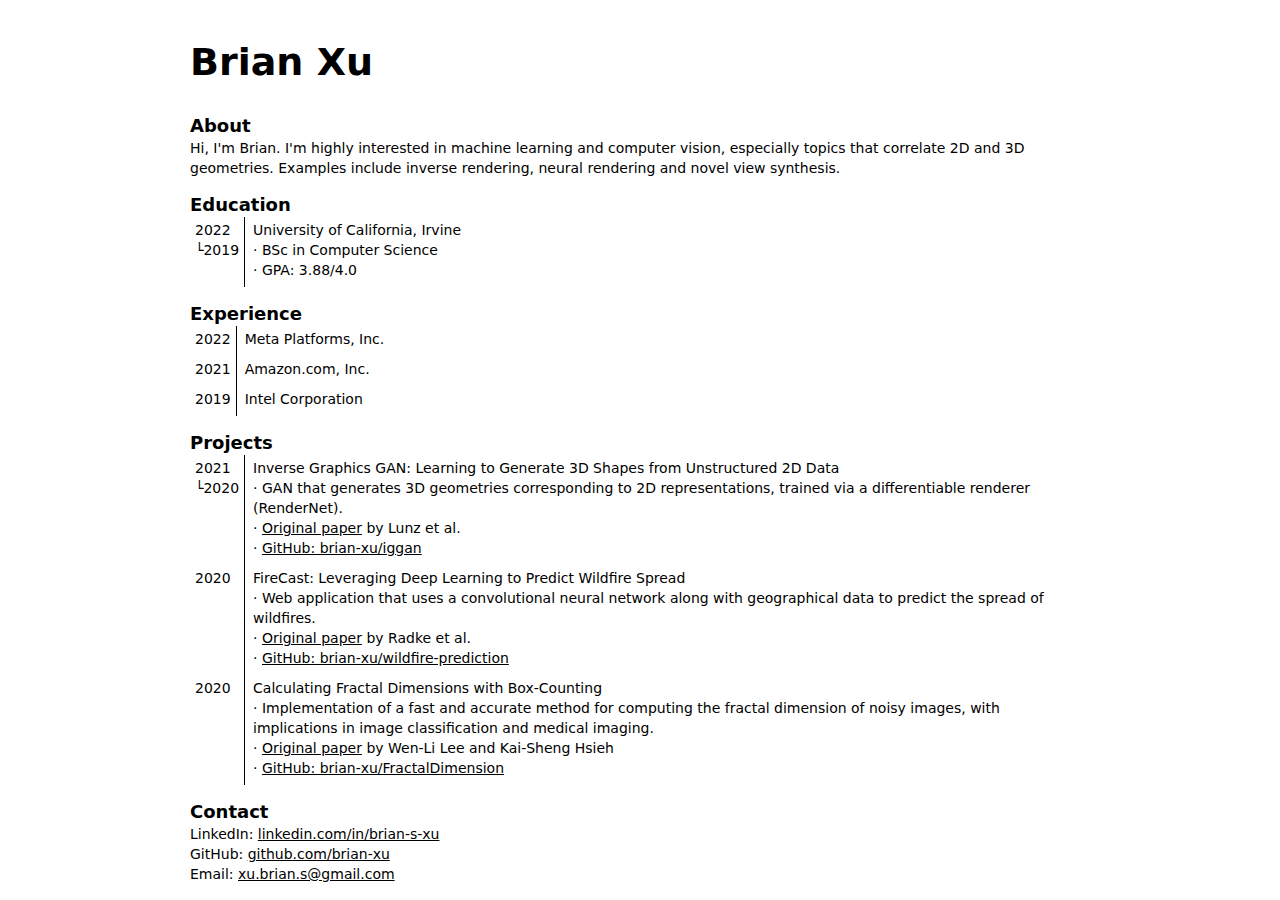
==== index.html @ 7d5329a2 "update" ====
<!DOCTYPE html>
<html>

<head>
    <meta charset="utf-8" />
    <title>Brian Xu</title>
    <meta content="width=device-width, initial-scale=1" name="viewport" />
    <link href="style.css" rel="stylesheet" type="text/css" />
</head>

<body class="body">
    <div class="container-2 w-container">
        <h1 class="heading-2">Brian Xu</h1>
        <div class="section-2">
            <h2 class="heading">About</h2>
            <p class="paragraph">Hi, I'm Brian. I'm highly interested in machine learning and computer vision, especially topics that
                correlate 2D and 3D geometries. Examples include inverse rendering, neural rendering and novel view synthesis.</p>
        </div>
        <div class="section-2">
            <h2 class="heading">Education</h2>
            <table class="tg">
                <tbody>
                    <tr>
                        <td>2022<br>└2019</td>
                        <td>
                            <p>University of California, Irvine</p>
                            <p>BSc in Computer Science</p>
                            <p>GPA: 3.88/4.0</p>
                        </td>
                    </tr>
                </tbody>
            </table>
        </div>
        <div class="section-2">
            <h2 class="heading">Experience</h2>
            <table class="tg">
                <tbody>
                    <tr>
                        <td>2022</td>
                        <td>
                            <p>Meta Platforms, Inc.</p>
                        </td>
                    </tr>
                    <tr>
                        <td>2021</td>
                        <td>
                            <p>Amazon.com, Inc.</p>
                        </td>
                    </tr>
                    <tr>
                        <td>2019</td>
                        <td>
                            <p>Intel Corporation</p>
                        </td>
                    </tr>
                </tbody>
            </table>
        </div>
        <div class="section-2">
            <h2 class="heading">Projects</h2>
            <table class="tg">
                <tbody>
                    <tr>
                        <td>2021<br>└2020</td>
                        <td>
                            <p>Inverse Graphics GAN: Learning to Generate 3D Shapes from Unstructured 2D Data</p>
                            <p>GAN that generates 3D geometries corresponding to 2D representations, trained via a differentiable renderer (RenderNet).</p>
                            <p>
                                <a href="https://arxiv.org/abs/2002.12674" target=”_blank”>Original paper</a> by Lunz et al.
                            </p>
                            <p>
                                <a href="https://github.com/brian-xu/iggan" target=”_blank”>GitHub: brian-xu/iggan
                                </a>
                            </p>
                        </td>
                    </tr>
                    <tr>
                        <td>2020</td>
                        <td>
                            <p>FireCast: Leveraging Deep Learning to Predict Wildfire Spread</p>
                            <p>Web application that uses a convolutional neural network along with geographical data to predict the spread of wildfires.</p>
                            <p>
                                <a href="https://www.ijcai.org/Proceedings/2019/636" target=”_blank”>Original paper</a> by Radke et al.
                            </p>
                            <p>
                                <a href="https://github.com/brian-xu/wildfire-prediction" target=”_blank”>GitHub:
                                    brian-xu/wildfire-prediction
                                </a>
                            </p>
                        </td>
                    </tr>
                    <tr>
                        <td>2020</td>
                        <td>
                            <p>Calculating Fractal Dimensions with Box-Counting</p>
                            <p>Implementation of a fast and accurate method for computing the fractal dimension of noisy
                                images, with implications in image classification and medical imaging.</p>
                            <p>
                                <a href="https://www.sciencedirect.com/science/article/abs/pii/S0165168409005210"
                                    target=”_blank”>Original paper</a> by Wen-Li Lee and Kai-Sheng Hsieh
                            </p>
                            <p>
                                <a href="https://github.com/brian-xu/FractalDimension" target=”_blank”>GitHub:
                                    brian-xu/FractalDimension
                                </a>
                            </p>
                        </td>
                    </tr>
                </tbody>
            </table>
        </div>
        <div class="section-2">
            <h2 class="heading">Contact</h2>
            <div>
                LinkedIn: <a href="https://www.linkedin.com/in/brian-s-xu" target=”_blank”>linkedin.com/in/brian-s-xu
                </a>
            </div>
            <div>
                GitHub: <a href="https://github.com/brian-xu" target=”_blank”>github.com/brian-xu
                </a>
            </div>
            <div>
                Email: <a
                    href="javascript:location='mailto:\u0078\u0075\u002e\u0062\u0072\u0069\u0061\u006e\u002e\u0073\u0040\u0067\u006d\u0061\u0069\u006c\u002e\u0063\u006f\u006d';void 0">
                    <script
                        type="text/javascript">document.write('\u0078\u0075\u002e\u0062\u0072\u0069\u0061\u006e\u002e\u0073\u0040\u0067\u006d\u0061\u0069\u006c\u002e\u0063\u006f\u006d')</script>
                </a>
            </div>
        </div>
    </div>
</body>

</html>
---- style.css ----
/* style.css */
:root {
  --text: #000;
  --bg: #fff
}

@media (prefers-color-scheme: dark) {
  :root {
    --text: #fff;
    --bg: #000
  }
}

html {
  -ms-text-size-adjust: 100%;
  -webkit-text-size-adjust: 100%;
  font-family: sans-serif;
  height: 100%
}

a {
  color: var(--text);
  outline: 0
}

h1 {
  margin: .67em 0;
  font-size: 2em
}

body {
  min-height: 100%;
  background-color: var(--bg);
  color: var(--text);
  margin: 0;
  font-family: Arial, sans-serif;
  font-size: 14px;
  line-height: 20px
}

img {
  max-width: 100%;
  vertical-align: middle;
  display: inline-block
}

h1,
h2 {
  margin-bottom: 10px;
  font-weight: 700
}

h1 {
  margin-top: 20px;
  font-size: 38px;
  line-height: 44px
}

h2 {
  margin-top: 10px;
  font-size: 18px;
  line-height: 24px
}

p {
  margin-top: 0;
  margin-bottom: 10px
}


.w-container {
  max-width: 940px;
  margin-left: auto;
  margin-right: auto
}

.w-container:before,
.w-container:after {
  content: " ";
  grid-area: 1 / 1 / 2 / 2;
  display: table
}

.w-container:after {
  clear: both
}

.w-container .w-row {
  margin-left: -10px;
  margin-right: -10px
}

* {
  box-sizing: border-box
}

.section-2 {
  margin-top: 0;
  margin-bottom: 15px
}

.container-2 {
  grid-column-gap: 0;
  grid-row-gap: 0;
  flex-direction: column;
  justify-content: flex-start;
  padding-left: 20px;
  padding-right: 20px;
  display: flex
}

.body {
  grid-column-gap: 16px;
  grid-row-gap: 16px;
  flex-direction: row;
  grid-template-rows: auto auto;
  grid-template-columns: 1fr 1fr;
  grid-auto-columns: 1fr;
  margin-top: 0;
  font-family: system-ui, -apple-system, BlinkMacSystemFont, Segoe UI, Roboto, Noto Sans, Ubuntu, Cantarell, Helvetica Neue, Oxygen, Fira Sans, Droid Sans, sans-serif;
  display: block
}

.heading {
  margin-top: 0;
  margin-bottom: 0
}

.heading-2 {
  margin-top: 40px;
  margin-bottom: 30px
}

.paragraph {
  margin-bottom: 0
}

.tg {
  border: none;
  border-collapse: collapse;
  border-spacing: 0;
}

.tg td {
  padding: 3px 5px 7px 5px;
  text-align: left;
  vertical-align: top;
}

.tg td:not(:first-child) {
  border-color: var(--text);
  border-left: solid 1px;
}

.tg tr td p {
  padding-left: 3px;
  margin: 0px;
}

.tg tr td p:not(:first-child):before {
  content: "· ";
}
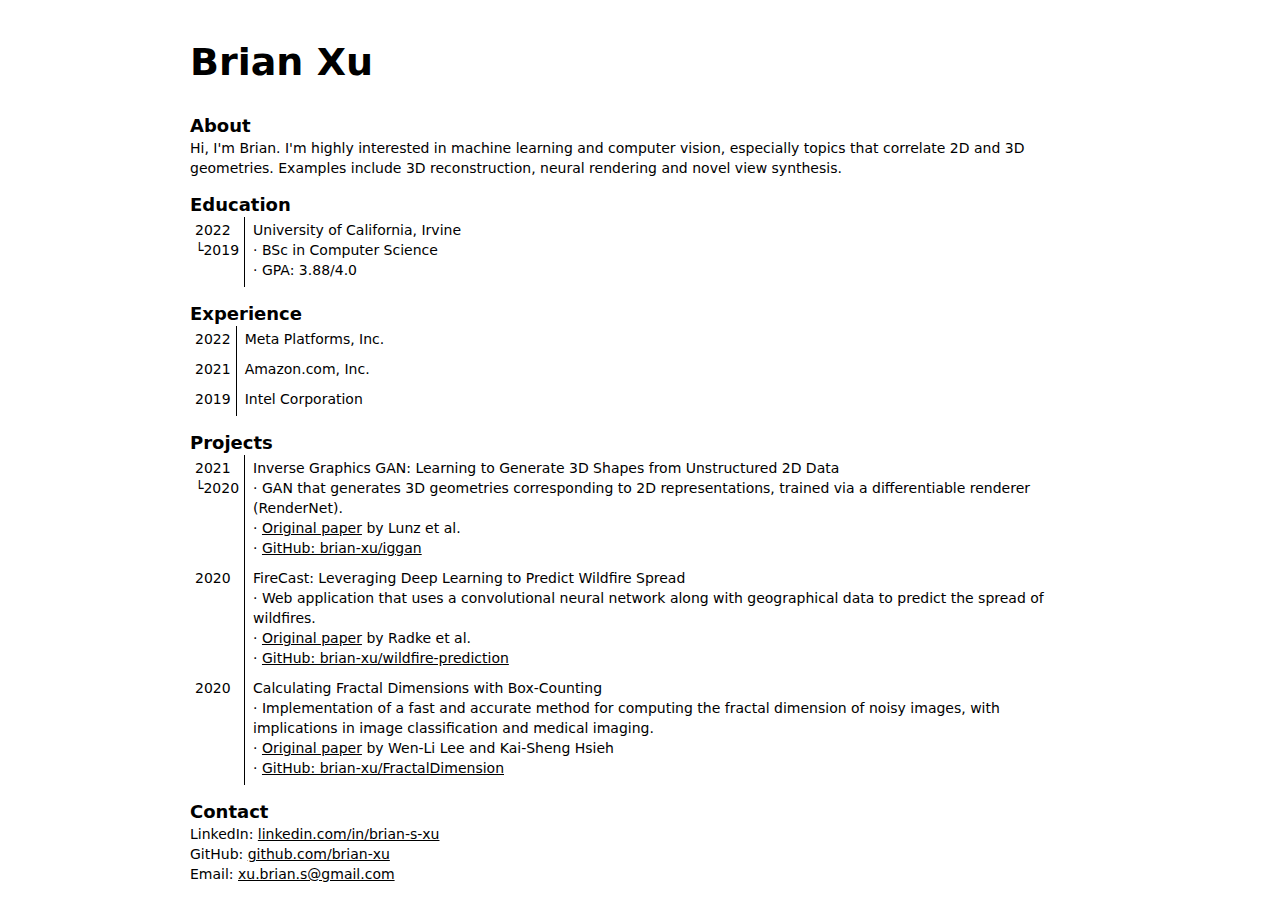
==== commit 23e42d2a: "update" ====
--- a/index.html
+++ b/index.html
@@ -14,7 +14,7 @@
         <div class="section-2">
             <h2 class="heading">About</h2>
             <p class="paragraph">Hi, I'm Brian. I'm highly interested in machine learning and computer vision, especially topics that
-                correlate 2D and 3D geometries. Examples include inverse rendering, neural rendering and novel view synthesis.</p>
+                correlate 2D and 3D geometries. Examples include 3D reconstruction, neural rendering and novel view synthesis.</p>
         </div>
         <div class="section-2">
             <h2 class="heading">Education</h2>
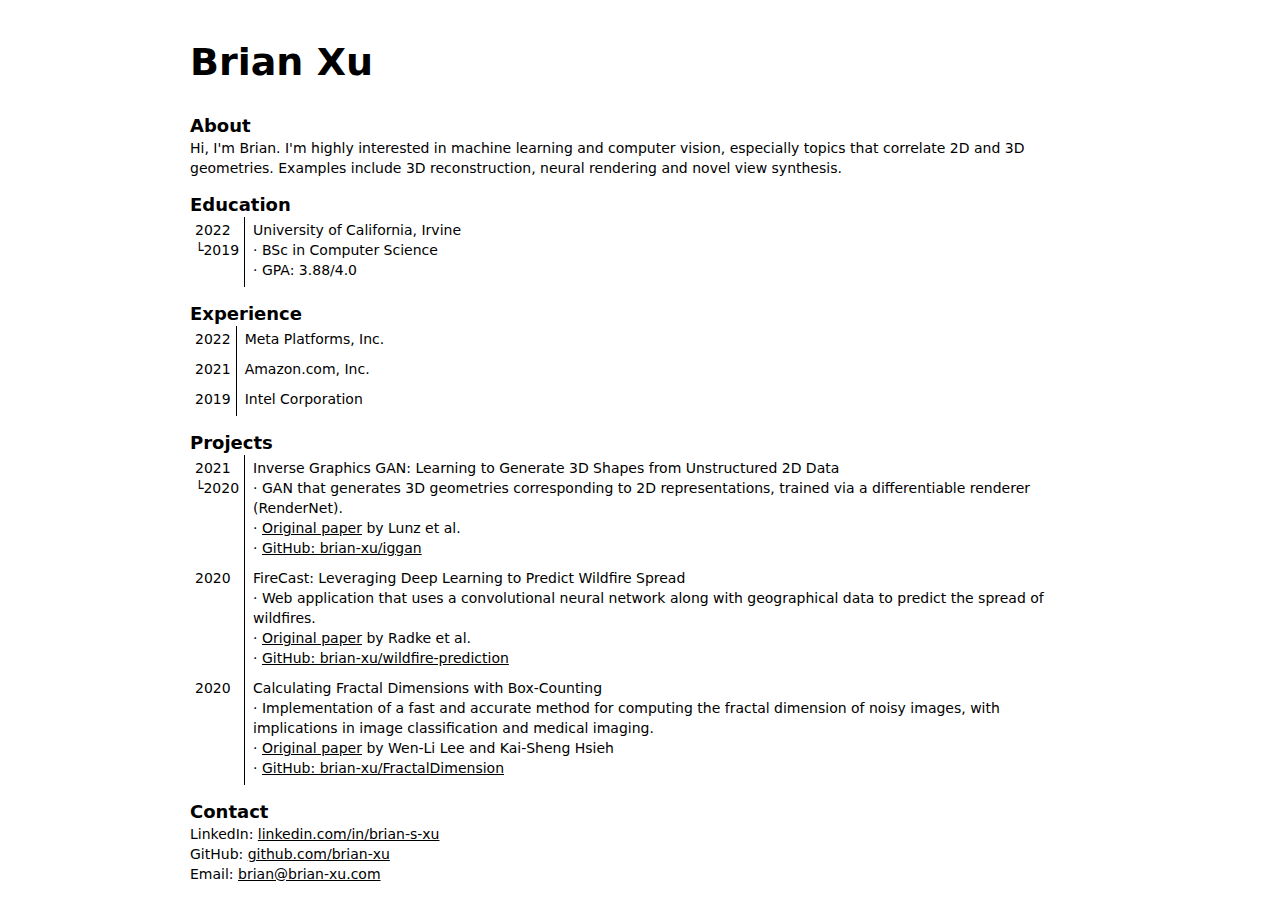
==== commit 5f7b1ba6: "update email address" ====
--- a/index.html
+++ b/index.html
@@ -13,8 +13,10 @@
         <h1 class="heading-2">Brian Xu</h1>
         <div class="section-2">
             <h2 class="heading">About</h2>
-            <p class="paragraph">Hi, I'm Brian. I'm highly interested in machine learning and computer vision, especially topics that
-                correlate 2D and 3D geometries. Examples include 3D reconstruction, neural rendering and novel view synthesis.</p>
+            <p class="paragraph">Hi, I'm Brian. I'm highly interested in machine learning and computer vision,
+                especially topics that
+                correlate 2D and 3D geometries. Examples include 3D reconstruction, neural rendering and novel view
+                synthesis.</p>
         </div>
         <div class="section-2">
             <h2 class="heading">Education</h2>
@@ -64,9 +66,11 @@
                         <td>2021<br>└2020</td>
                         <td>
                             <p>Inverse Graphics GAN: Learning to Generate 3D Shapes from Unstructured 2D Data</p>
-                            <p>GAN that generates 3D geometries corresponding to 2D representations, trained via a differentiable renderer (RenderNet).</p>
+                            <p>GAN that generates 3D geometries corresponding to 2D representations, trained via a
+                                differentiable renderer (RenderNet).</p>
                             <p>
-                                <a href="https://arxiv.org/abs/2002.12674" target=”_blank”>Original paper</a> by Lunz et al.
+                                <a href="https://arxiv.org/abs/2002.12674" target=”_blank”>Original paper</a> by Lunz et
+                                al.
                             </p>
                             <p>
                                 <a href="https://github.com/brian-xu/iggan" target=”_blank”>GitHub: brian-xu/iggan
@@ -78,9 +82,11 @@
                         <td>2020</td>
                         <td>
                             <p>FireCast: Leveraging Deep Learning to Predict Wildfire Spread</p>
-                            <p>Web application that uses a convolutional neural network along with geographical data to predict the spread of wildfires.</p>
+                            <p>Web application that uses a convolutional neural network along with geographical data to
+                                predict the spread of wildfires.</p>
                             <p>
-                                <a href="https://www.ijcai.org/Proceedings/2019/636" target=”_blank”>Original paper</a> by Radke et al.
+                                <a href="https://www.ijcai.org/Proceedings/2019/636" target=”_blank”>Original paper</a>
+                                by Radke et al.
                             </p>
                             <p>
                                 <a href="https://github.com/brian-xu/wildfire-prediction" target=”_blank”>GitHub:
@@ -121,9 +127,9 @@
             </div>
             <div>
                 Email: <a
-                    href="javascript:location='mailto:\u0078\u0075\u002e\u0062\u0072\u0069\u0061\u006e\u002e\u0073\u0040\u0067\u006d\u0061\u0069\u006c\u002e\u0063\u006f\u006d';void 0">
+                    href="javascript:location='mailto:\u0062\u0072\u0069\u0061\u006e\u0040\u0062\u0072\u0069\u0061\u006e\u002d\u0078\u0075\u002e\u0063\u006f\u006d';void 0">
                     <script
-                        type="text/javascript">document.write('\u0078\u0075\u002e\u0062\u0072\u0069\u0061\u006e\u002e\u0073\u0040\u0067\u006d\u0061\u0069\u006c\u002e\u0063\u006f\u006d')</script>
+                        type="text/javascript">document.write('\u0062\u0072\u0069\u0061\u006e\u0040\u0062\u0072\u0069\u0061\u006e\u002d\u0078\u0075\u002e\u0063\u006f\u006d')</script>
                 </a>
             </div>
         </div>
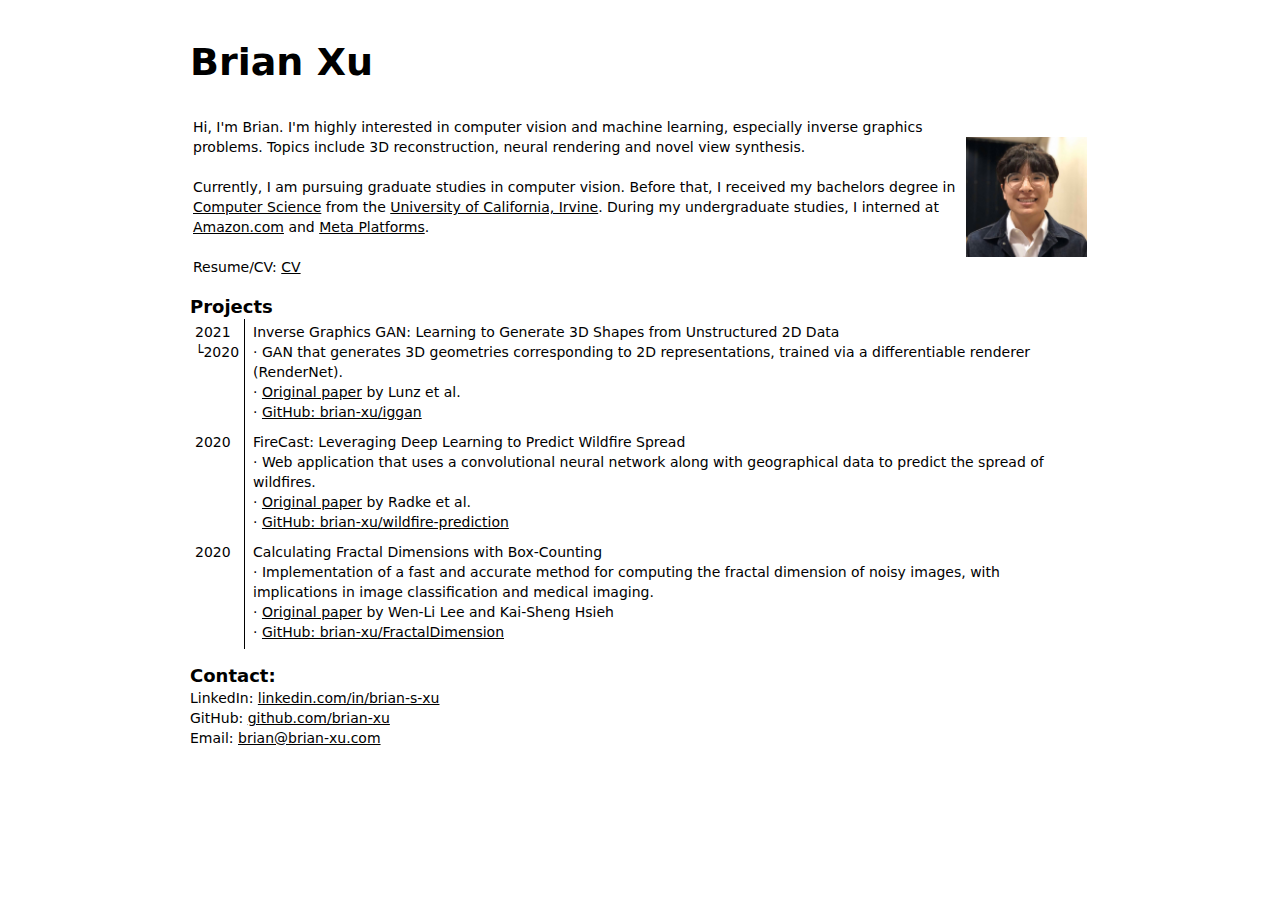
==== commit 0649386d: "update" ====
--- a/index.html
+++ b/index.html
@@ -12,47 +12,26 @@
     <div class="container-2 w-container">
         <h1 class="heading-2">Brian Xu</h1>
         <div class="section-2">
-            <h2 class="heading">About</h2>
-            <p class="paragraph">Hi, I'm Brian. I'm highly interested in machine learning and computer vision,
-                especially topics that
-                correlate 2D and 3D geometries. Examples include 3D reconstruction, neural rendering and novel view
-                synthesis.</p>
-        </div>
-        <div class="section-2">
-            <h2 class="heading">Education</h2>
-            <table class="tg">
+            <table class="info">
                 <tbody>
                     <tr>
-                        <td>2022<br>└2019</td>
                         <td>
-                            <p>University of California, Irvine</p>
-                            <p>BSc in Computer Science</p>
-                            <p>GPA: 3.88/4.0</p>
+                            <p class="paragraph">Hi, I'm Brian. I'm highly interested in computer vision and machine
+                                learning, especially inverse graphics problems. Topics include 3D reconstruction, neural
+                                rendering and novel view synthesis.</p>
+                            <br>
+                            <p class="paragraph">Currently, I am pursuing graduate studies in computer vision. Before
+                                that, I received my bachelors degree in <a href="https://www.cs.uci.edu">Computer
+                                    Science</a> from the <a href="https://www.uci.edu">University of
+                                    California, Irvine</a>. During my undergraduate studies, I interned at <a
+                                    href="https://www.pillpack.com">Amazon.com</a> and <a
+                                    href="https://about.meta.com/realitylabs/">Meta Platforms</a>.</p>
+                            <br>
+                            Resume/CV: <a href="content/Xu_Brian_CV.pdf" target=”_blank”> CV
+                            </a>
                         </td>
-                    </tr>
-                </tbody>
-            </table>
-        </div>
-        <div class="section-2">
-            <h2 class="heading">Experience</h2>
-            <table class="tg">
-                <tbody>
-                    <tr>
-                        <td>2022</td>
                         <td>
-                            <p>Meta Platforms, Inc.</p>
-                        </td>
-                    </tr>
-                    <tr>
-                        <td>2021</td>
-                        <td>
-                            <p>Amazon.com, Inc.</p>
-                        </td>
-                    </tr>
-                    <tr>
-                        <td>2019</td>
-                        <td>
-                            <p>Intel Corporation</p>
+                            <img src="content/IMG_1490.JPG" width="300">
                         </td>
                     </tr>
                 </tbody>
@@ -116,7 +95,7 @@
             </table>
         </div>
         <div class="section-2">
-            <h2 class="heading">Contact</h2>
+            <h2 class="heading">Contact:</h2>
             <div>
                 LinkedIn: <a href="https://www.linkedin.com/in/brian-s-xu" target=”_blank”>linkedin.com/in/brian-s-xu
                 </a>
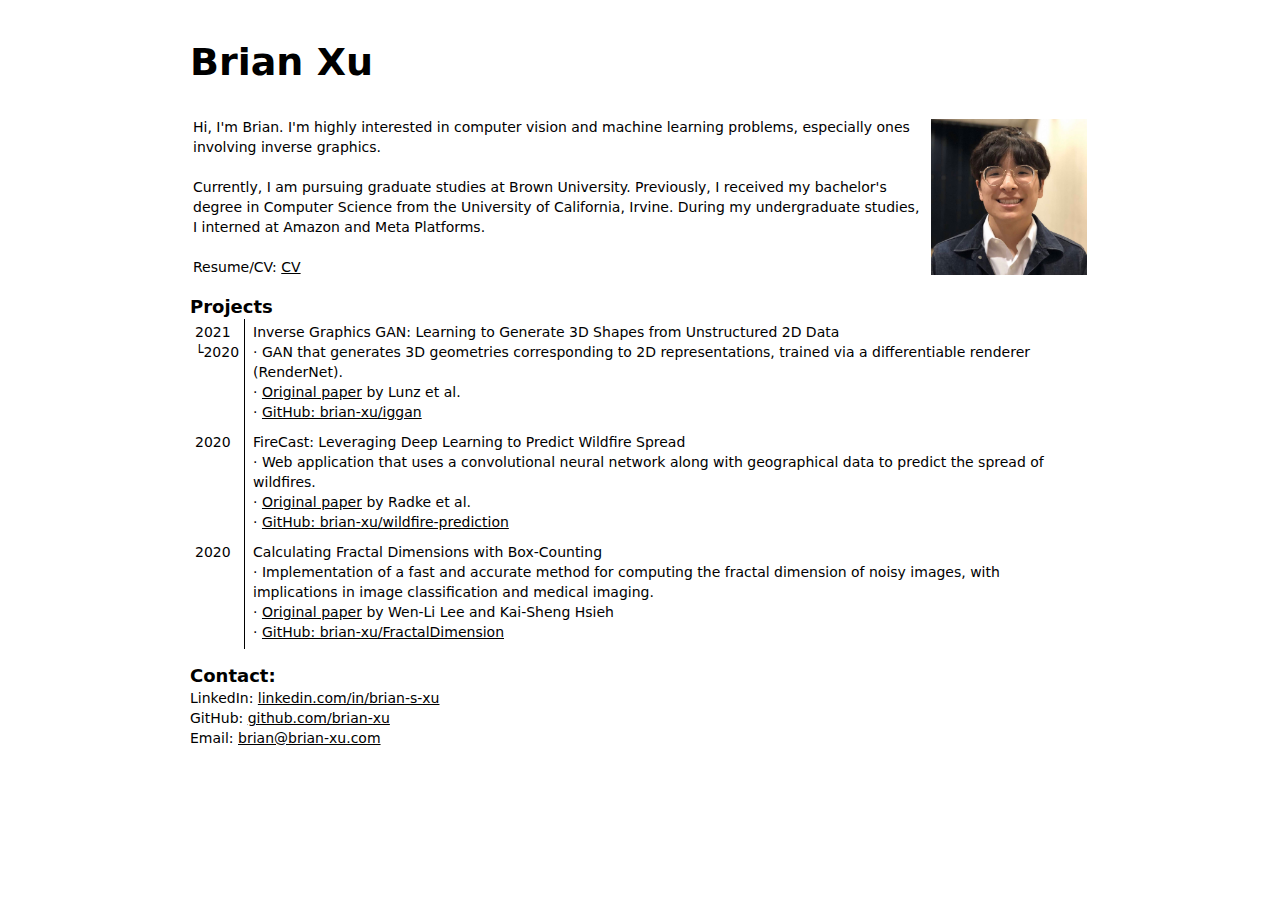
==== commit c08e5a02: "update" ====
--- a/index.html
+++ b/index.html
@@ -17,21 +17,19 @@
                     <tr>
                         <td>
                             <p class="paragraph">Hi, I'm Brian. I'm highly interested in computer vision and machine
-                                learning, especially inverse graphics problems. Topics include 3D reconstruction, neural
-                                rendering and novel view synthesis.</p>
+                                learning problems, especially ones involving inverse graphics.</p>
                             <br>
-                            <p class="paragraph">Currently, I am pursuing graduate studies in computer vision. Before
-                                that, I received my bachelors degree in <a href="https://www.cs.uci.edu">Computer
-                                    Science</a> from the <a href="https://www.uci.edu">University of
-                                    California, Irvine</a>. During my undergraduate studies, I interned at <a
-                                    href="https://www.pillpack.com">Amazon.com</a> and <a
-                                    href="https://about.meta.com/realitylabs/">Meta Platforms</a>.</p>
+                            <p class="paragraph">Currently, I am pursuing graduate studies at Brown
+                                University. Previously, I received my bachelor's degree in Computer Science from the
+                                University of California, Irvine. During my undergraduate studies, I interned at Amazon
+                                and Meta Platforms.
+                            </p>
                             <br>
                             Resume/CV: <a href="content/Xu_Brian_CV.pdf" target=”_blank”> CV
                             </a>
                         </td>
                         <td>
-                            <img src="content/IMG_1490.JPG" width="300">
+                            <img src="content/IMG_1490.JPG" width="400">
                         </td>
                     </tr>
                 </tbody>
--- a/style.css
+++ b/style.css
@@ -159,4 +159,12 @@
 
 .tg tr td p:not(:first-child):before {
   content: "· ";
+}
+
+@media screen and (max-width: 750px) {
+
+  img {
+    display: none;
+  }
+
 }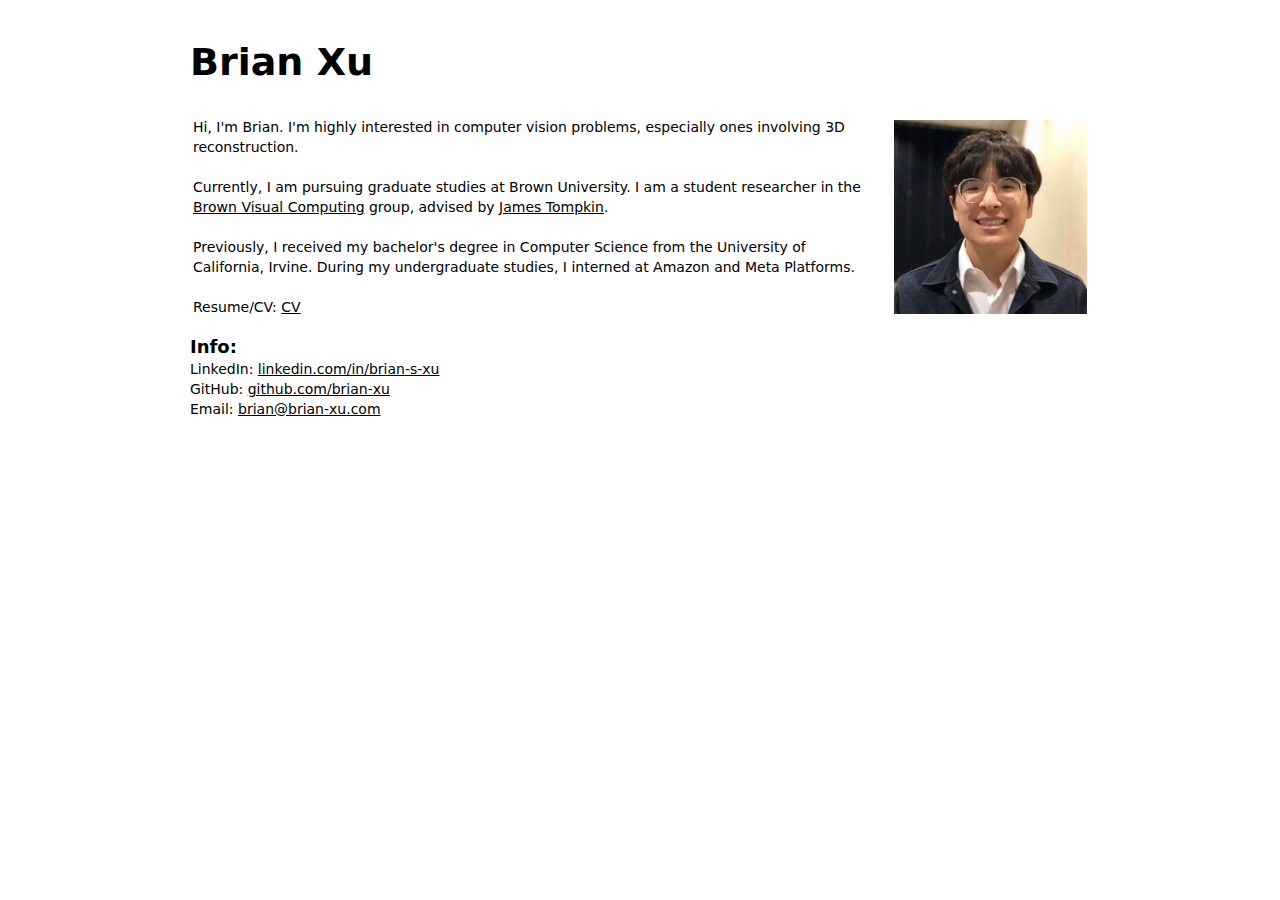
==== commit 5661c74d: "update site" ====
--- a/index.html
+++ b/index.html
@@ -16,11 +16,17 @@
                 <tbody>
                     <tr>
                         <td>
-                            <p class="paragraph">Hi, I'm Brian. I'm highly interested in computer vision and machine
-                                learning problems, especially ones involving inverse graphics.</p>
+                            <p class="paragraph">Hi, I'm Brian. I'm highly interested in computer vision problems,
+                                especially ones involving 3D reconstruction.</p>
                             <br>
                             <p class="paragraph">Currently, I am pursuing graduate studies at Brown
-                                University. Previously, I received my bachelor's degree in Computer Science from the
+                                University. I am a student researcher in the <a href="https://visual.cs.brown.edu">Brown
+                                    Visual Computing</a> group, advised by <a href="https://jamestompkin.com">James
+                                    Tompkin</a>.
+                            </p>
+                            <br>
+                            <p class="paragraph">Previously, I received my bachelor's degree in Computer Science from
+                                the
                                 University of California, Irvine. During my undergraduate studies, I interned at Amazon
                                 and Meta Platforms.
                             </p>
@@ -35,6 +41,7 @@
                 </tbody>
             </table>
         </div>
+        <!--
         <div class="section-2">
             <h2 class="heading">Projects</h2>
             <table class="tg">
@@ -92,8 +99,9 @@
                 </tbody>
             </table>
         </div>
+        -->
         <div class="section-2">
-            <h2 class="heading">Contact:</h2>
+            <h2 class="heading">Info:</h2>
             <div>
                 LinkedIn: <a href="https://www.linkedin.com/in/brian-s-xu" target=”_blank”>linkedin.com/in/brian-s-xu
                 </a>
--- a/style.css
+++ b/style.css
@@ -41,7 +41,8 @@
 img {
   max-width: 100%;
   vertical-align: middle;
-  display: inline-block
+  display: inline-block;
+  padding-left: 10px;
 }
 
 h1,
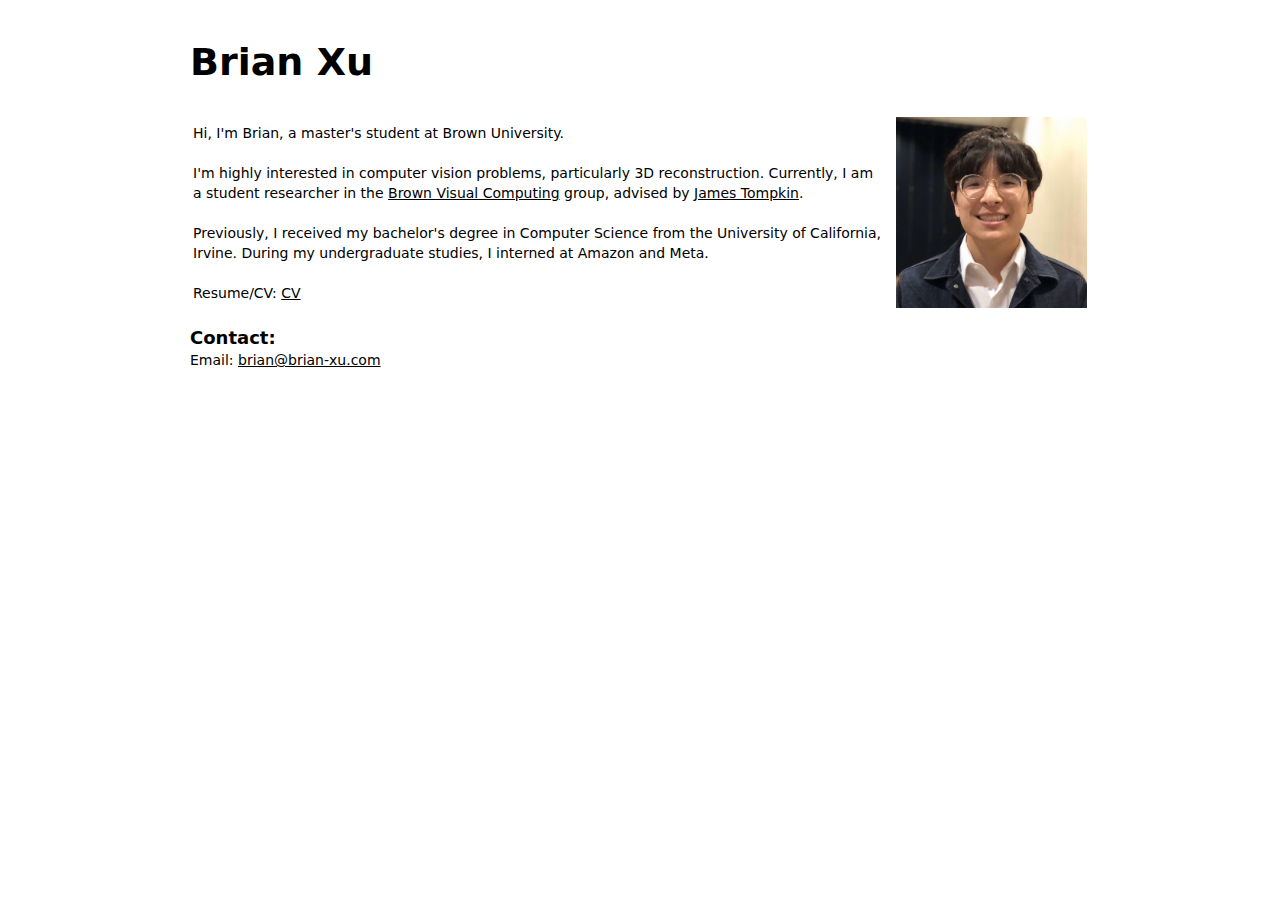
==== commit 105ed3c7: "update site" ====
--- a/index.html
+++ b/index.html
@@ -16,11 +16,11 @@
                 <tbody>
                     <tr>
                         <td>
-                            <p class="paragraph">Hi, I'm Brian. I'm highly interested in computer vision problems,
-                                especially ones involving 3D reconstruction.</p>
+                            <p class="paragraph">Hi, I'm Brian, a master's student at Brown
+                                University. </p>
                             <br>
-                            <p class="paragraph">Currently, I am pursuing graduate studies at Brown
-                                University. I am a student researcher in the <a href="https://visual.cs.brown.edu">Brown
+                            <p class="paragraph">I'm highly interested in computer vision problems,
+                                particularly 3D reconstruction. Currently, I am a student researcher in the <a href="https://visual.cs.brown.edu">Brown
                                     Visual Computing</a> group, advised by <a href="https://jamestompkin.com">James
                                     Tompkin</a>.
                             </p>
@@ -28,7 +28,7 @@
                             <p class="paragraph">Previously, I received my bachelor's degree in Computer Science from
                                 the
                                 University of California, Irvine. During my undergraduate studies, I interned at Amazon
-                                and Meta Platforms.
+                                and Meta.
                             </p>
                             <br>
                             Resume/CV: <a href="content/Xu_Brian_CV.pdf" target=”_blank”> CV
@@ -101,15 +101,7 @@
         </div>
         -->
         <div class="section-2">
-            <h2 class="heading">Info:</h2>
-            <div>
-                LinkedIn: <a href="https://www.linkedin.com/in/brian-s-xu" target=”_blank”>linkedin.com/in/brian-s-xu
-                </a>
-            </div>
-            <div>
-                GitHub: <a href="https://github.com/brian-xu" target=”_blank”>github.com/brian-xu
-                </a>
-            </div>
+            <h2 class="heading">Contact:</h2>
             <div>
                 Email: <a
                     href="javascript:location='mailto:\u0062\u0072\u0069\u0061\u006e\u0040\u0062\u0072\u0069\u0061\u006e\u002d\u0078\u0075\u002e\u0063\u006f\u006d';void 0">
